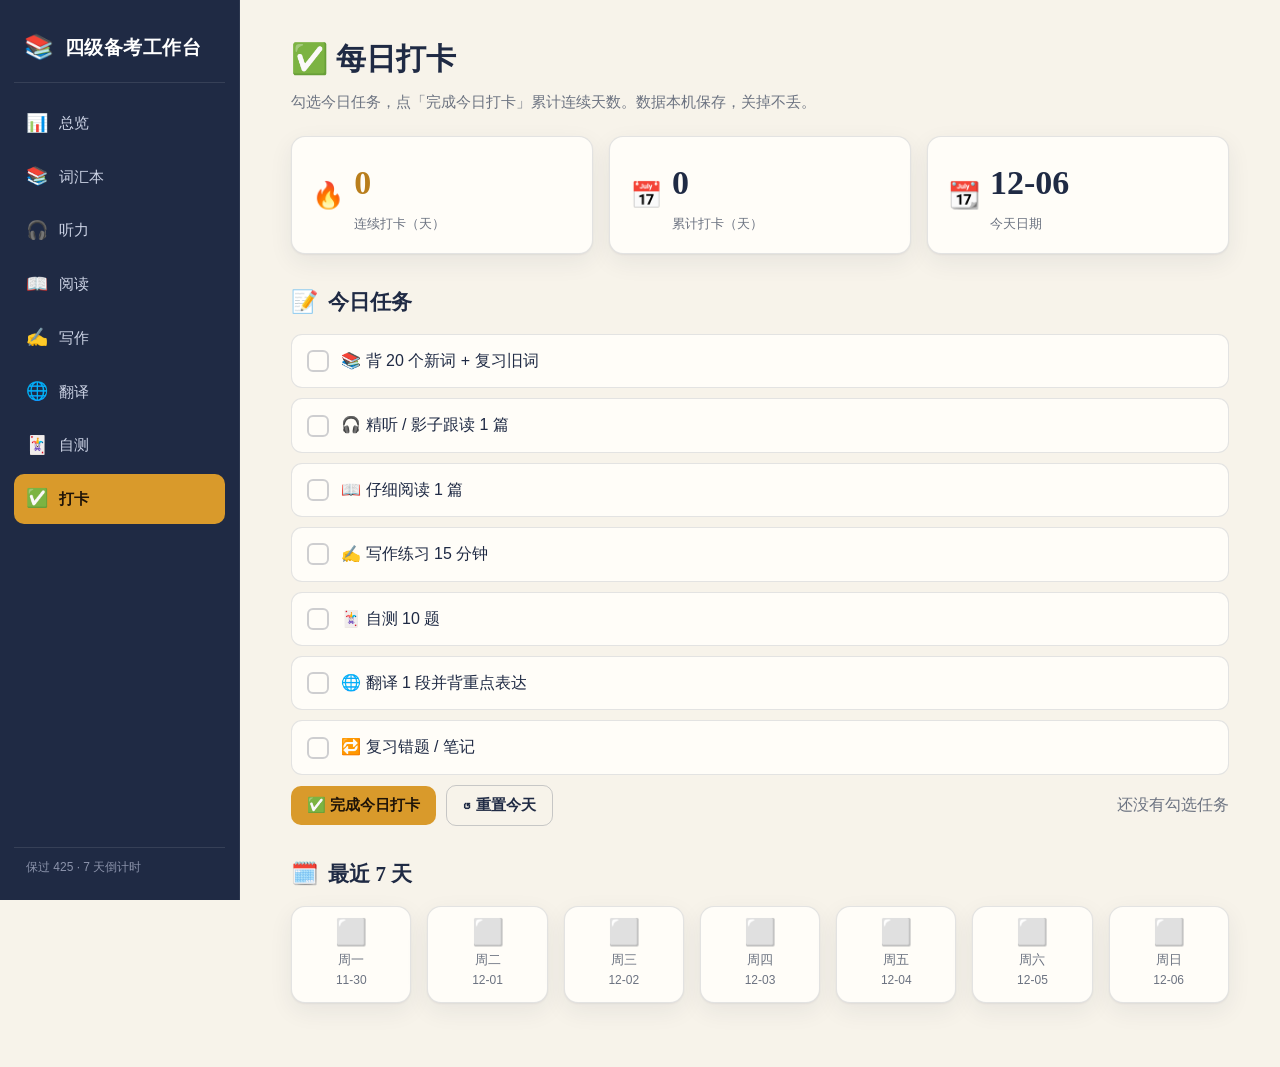
==== checkin.html @ 8ab0d6dc "deploy: checkin.html" ====
<!DOCTYPE html>
<html lang="zh-CN">
<head>
<meta charset="UTF-8">
<meta name="viewport" content="width=device-width,initial-scale=1,viewport-fit=cover">
<meta name="theme-color" content="#1f2a44">
<title>打卡 · 四级备考工作台</title>
<link rel="manifest" href="manifest.webmanifest">
<link rel="icon" href="icon.svg" type="image/svg+xml">
<link rel="apple-touch-icon" href="icon.svg">
<link rel="stylesheet" href="assets/css/styles.css">
</head>
<body data-page="checkin">
<aside id="sidebar"></aside>
<main>
  <div class="page-head">
    <h1>✅ 每日打卡</h1>
    <p class="sub">勾选今日任务，点「完成今日打卡」累计连续天数。数据本机保存，关掉不丢。</p>
  </div>

  <div class="cards c3" style="margin-bottom:16px">
    <div class="card"><div class="row"><span class="c-ico">🔥</span><div class="stat"><div class="num accent" id="streak">0</div><div class="lab">连续打卡（天）</div></div></div></div>
    <div class="card"><div class="row"><span class="c-ico">📅</span><div class="stat"><div class="num" id="totalDays">0</div><div class="lab">累计打卡（天）</div></div></div></div>
    <div class="card"><div class="row"><span class="c-ico">📆</span><div class="stat"><div class="num" id="today">--</div><div class="lab">今天日期</div></div></div></div>
  </div>

  <h2 class="section-title"><span class="ico">📝</span>今日任务</h2>
  <div id="tasks"></div>
  <div class="row" style="margin-top:8px">
    <button class="btn" id="checkinBtn">✅ 完成今日打卡</button>
    <button class="btn ghost" id="resetToday">↺ 重置今天</button>
    <span class="spacer"></span>
    <span class="muted" id="doneHint"></span>
  </div>

  <h2 class="section-title"><span class="ico">🗓️</span>最近 7 天</h2>
  <div class="cards c7" id="weekStrip" style="grid-template-columns:repeat(7,1fr)"></div>
</main>

<script src="assets/js/store.js"></script>
<script src="assets/js/app.js"></script>
<script src="assets/js/checkin.js"></script>
</body>
</html>
---- assets/css/styles.css ----
/* ===== 四级备考工作台 · 全局样式（墨蓝 + 暖琥珀金 + 米白） ===== */
:root{
  --ink:#1f2a44;        /* 墨蓝·主色/正文 */
  --ink-soft:#2c3a5e;
  --accent:#d99a2b;     /* 暖琥珀金·强调 */
  --accent-deep:#b97e1c;
  --bg:#f7f3ea;         /* 米白·页面底 */
  --paper:#fffdf8;      /* 卡片底（更亮） */
  --line:rgba(31,42,68,.12);
  --line-strong:rgba(31,42,68,.22);
  --muted:#6b7280;
  --good:#2e7d57;
  --bad:#b4452f;
  --radius:14px;
  --shadow:0 1px 2px rgba(31,42,68,.06),0 8px 24px rgba(31,42,68,.07);
  --sidebar-w:240px;
  --font-sans:"PingFang SC","Hiragino Sans GB","Microsoft YaHei",-apple-system,BlinkMacSystemFont,"Segoe UI",Roboto,Helvetica,Arial,sans-serif;
  --font-serif:"Songti SC","STSong",Georgia,"Times New Roman",serif;
}
*{box-sizing:border-box}
html,body{margin:0;padding:0}
body{
  font-family:var(--font-sans);
  background:var(--bg);
  color:var(--ink);
  line-height:1.65;
  -webkit-font-smoothing:antialiased;
}
a{color:inherit;text-decoration:none}

/* ===== 布局：左固定侧边栏 + 右内容区 ===== */
#sidebar{
  position:fixed;top:0;left:0;bottom:0;width:var(--sidebar-w);
  background:var(--ink);color:#eef1f8;
  display:flex;flex-direction:column;
  padding:22px 14px;gap:6px;z-index:20;
  border-right:1px solid rgba(255,255,255,.06);
}
#sidebar .brand{
  font-family:var(--font-serif);
  font-size:19px;font-weight:700;letter-spacing:.5px;
  color:#fff;padding:6px 10px 14px;display:flex;align-items:center;gap:10px;
  border-bottom:1px solid rgba(255,255,255,.10);margin-bottom:10px;
}
#sidebar .brand .logo{font-size:24px}
#sidebar nav{display:flex;flex-direction:column;gap:4px;flex:1;overflow:auto}
#sidebar nav a{
  display:flex;align-items:center;gap:11px;
  padding:10px 12px;border-radius:10px;color:#cdd4e6;font-size:15px;
  transition:background .15s,color .15s;
}
#sidebar nav a .ico{font-size:18px;width:22px;text-align:center;flex:none}
#sidebar nav a:hover{background:rgba(255,255,255,.06);color:#fff}
#sidebar nav a.active{background:var(--accent);color:#1f1408;font-weight:600}
#sidebar .side-foot{font-size:12px;color:#8b93ab;padding:10px 12px 0;border-top:1px solid rgba(255,255,255,.10);margin-top:8px}

main{
  margin-left:var(--sidebar-w);
  padding:34px clamp(18px,4vw,56px) 64px;
  max-width:1080px;
}
.page-head{margin-bottom:22px}
.page-head h1{font-family:var(--font-serif);font-size:30px;margin:0 0 6px;display:flex;align-items:center;gap:12px}
.page-head .sub{color:var(--muted);font-size:15px;margin:0}
.section-title{font-family:var(--font-serif);font-size:21px;margin:30px 0 14px;display:flex;align-items:center;gap:10px}
.section-title .ico{font-size:22px}

/* ===== 卡片 ===== */
.card{
  background:var(--paper);border:1px solid var(--line);
  border-radius:var(--radius);padding:18px 20px;box-shadow:var(--shadow);
}
.cards{display:grid;gap:16px}
.cards.c2{grid-template-columns:repeat(2,1fr)}
.cards.c3{grid-template-columns:repeat(3,1fr)}
.cards.c4{grid-template-columns:repeat(4,1fr)}
.card .c-ico{font-size:26px;line-height:1}
.card .c-title{font-family:var(--font-serif);font-weight:700;font-size:17px;margin:8px 0 4px;display:flex;align-items:center;gap:8px}
.card .c-desc{color:var(--muted);font-size:14px;margin:0}
.card.link{cursor:pointer;transition:transform .12s,border-color .12s}
.card.link:hover{transform:translateY(-2px);border-color:var(--accent)}

/* ===== 通用小组件 ===== */
.pill{display:inline-flex;align-items:center;gap:6px;background:rgba(217,154,43,.14);color:var(--accent-deep);
  border:1px solid rgba(217,154,43,.35);padding:3px 10px;border-radius:999px;font-size:13px;font-weight:600}
.tag{display:inline-block;background:rgba(31,42,68,.06);border:1px solid var(--line);
  color:var(--ink-soft);padding:2px 9px;border-radius:8px;font-size:12.5px;margin:2px 4px 2px 0}
.btn{
  display:inline-flex;align-items:center;gap:8px;cursor:pointer;
  background:var(--accent);color:#1f1408;border:none;border-radius:10px;
  padding:10px 16px;font-size:15px;font-weight:600;font-family:inherit;
  transition:background .15s,transform .1s;
}
.btn:hover{background:var(--accent-deep)}
.btn:active{transform:scale(.97)}
.btn.ghost{background:transparent;border:1px solid var(--line-strong);color:var(--ink)}
.btn.ghost:hover{background:rgba(31,42,68,.05)}
.btn.sm{padding:7px 12px;font-size:13.5px}
.row{display:flex;gap:10px;flex-wrap:wrap;align-items:center}
.spacer{flex:1}
.muted{color:var(--muted)}
hr{border:none;border-top:1px solid var(--line);margin:22px 0}
.note{background:rgba(217,154,43,.10);border-left:3px solid var(--accent);
  padding:12px 14px;border-radius:8px;font-size:14px;color:var(--ink-soft);margin:14px 0}

/* ===== 统计/数字块 ===== */
.stat{display:flex;flex-direction:column;gap:2px}
.stat .num{font-family:var(--font-serif);font-size:34px;font-weight:700;color:var(--ink)}
.stat .num.accent{color:var(--accent-deep)}
.stat .lab{font-size:13px;color:var(--muted)}

/* ===== 进度条 ===== */
.bar{height:10px;background:rgba(31,42,68,.10);border-radius:999px;overflow:hidden}
.bar > i{display:block;height:100%;background:linear-gradient(90deg,var(--accent),var(--accent-deep));border-radius:999px;transition:width .4s}

/* ===== 词汇闪卡 ===== */
.flash{background:var(--paper);border:1px solid var(--line);border-radius:var(--radius);
  box-shadow:var(--shadow);padding:30px;text-align:center;min-height:240px;display:flex;flex-direction:column;justify-content:center;gap:10px}
.flash .word{font-family:var(--font-serif);font-size:42px;font-weight:700}
.flash .ph{color:var(--muted);font-size:18px}
.flash .pos{display:inline-block;background:rgba(31,42,68,.07);border-radius:6px;padding:1px 8px;font-size:14px;color:var(--ink-soft)}
.flash .cn{font-size:22px;margin-top:6px}
.flash .ex{color:var(--muted);font-size:15px;font-style:italic;margin-top:8px}
.flash .ex b{color:var(--ink);font-style:normal}

/* ===== 列表/题目 ===== */
.q{border:1px solid var(--line);border-radius:12px;padding:16px 18px;background:var(--paper);margin-bottom:14px}
.q .q-top{display:flex;gap:10px;align-items:flex-start;font-weight:600}
.q .q-top .badge{background:rgba(217,154,43,.16);color:var(--accent-deep);border-radius:7px;padding:1px 9px;font-size:13px;font-weight:700;flex:none}
.q .opts{display:flex;flex-direction:column;gap:8px;margin-top:12px}
.q .opt{display:flex;gap:10px;align-items:center;padding:9px 12px;border:1px solid var(--line);border-radius:9px;cursor:pointer;transition:.12s}
.q .opt:hover{border-color:var(--accent)}
.q .opt.correct{background:rgba(46,125,87,.12);border-color:var(--good);color:var(--good)}
.q .opt.wrong{background:rgba(180,69,47,.10);border-color:var(--bad);color:var(--bad)}
.q .opt input{accent-color:var(--accent-deep)}
.q .exp{margin-top:10px;font-size:14px;color:var(--ink-soft);background:rgba(31,42,68,.04);border-radius:8px;padding:10px 12px;display:none}
.q .exp.show{display:block}
.q .exp b{color:var(--accent-deep)}

/* ===== 表格 ===== */
table{width:100%;border-collapse:collapse;background:var(--paper);border-radius:12px;overflow:hidden;box-shadow:var(--shadow);font-size:14.5px}
th,td{padding:11px 14px;text-align:left;border-bottom:1px solid var(--line)}
th{background:rgba(31,42,68,.05);font-weight:700;color:var(--ink-soft)}
tr:last-child td{border-bottom:none}
td .en{font-family:var(--font-serif)}

/* ===== 文本区 ===== */
textarea{width:100%;min-height:160px;border:1px solid var(--line-strong);border-radius:12px;
  padding:14px;font-family:var(--font-sans);font-size:15px;color:var(--ink);background:#fff;resize:vertical}
textarea:focus{outline:2px solid rgba(217,154,43,.4);border-color:var(--accent)}
input[type=text],input[type=date],select{border:1px solid var(--line-strong);border-radius:9px;padding:8px 11px;font-size:14.5px;font-family:inherit;color:var(--ink);background:#fff}
input:focus,select:focus{outline:2px solid rgba(217,154,43,.4);border-color:var(--accent)}

/* ===== 打卡 ===== */
.task{display:flex;align-items:center;gap:12px;padding:13px 15px;border:1px solid var(--line);border-radius:11px;background:var(--paper);margin-bottom:10px;cursor:pointer;transition:.12s}
.task:hover{border-color:var(--accent)}
.task.done{background:rgba(46,125,87,.08);border-color:rgba(46,125,87,.4)}
.task.done .t-name{text-decoration:line-through;color:var(--muted)}
.task .check{width:22px;height:22px;border-radius:6px;border:2px solid var(--line-strong);display:flex;align-items:center;justify-content:center;flex:none;font-size:14px;color:#fff}
.task.done .check{background:var(--good);border-color:var(--good)}

/* ===== 提示/吐司 ===== */
.toast{position:fixed;left:50%;bottom:30px;transform:translateX(-50%) translateY(20px);
  background:var(--ink);color:#fff;padding:11px 18px;border-radius:10px;font-size:14px;
  opacity:0;pointer-events:none;transition:.25s;z-index:50;box-shadow:var(--shadow)}
.toast.show{opacity:1;transform:translateX(-50%) translateY(0)}

/* ===== 响应式：手机端同布局，侧边栏收窄为图标栏 ===== */
@media(max-width:768px){
  :root{--sidebar-w:74px}
  #sidebar{padding:16px 8px;align-items:center}
  #sidebar .brand{font-size:0;padding:4px 0 12px;justify-content:center;border-bottom:none}
  #sidebar .brand .logo{font-size:26px}
  #sidebar .brand .name{display:none}
  #sidebar nav a{justify-content:center;padding:11px 0;font-size:0;gap:0}
  #sidebar nav a .ico{font-size:22px}
  #sidebar nav a .label{display:none}
  #sidebar .side-foot{display:none}
  main{padding:22px 16px 56px}
  .page-head h1{font-size:24px}
  .cards.c2,.cards.c3,.cards.c4{grid-template-columns:1fr}
  .flash .word{font-size:34px}
}
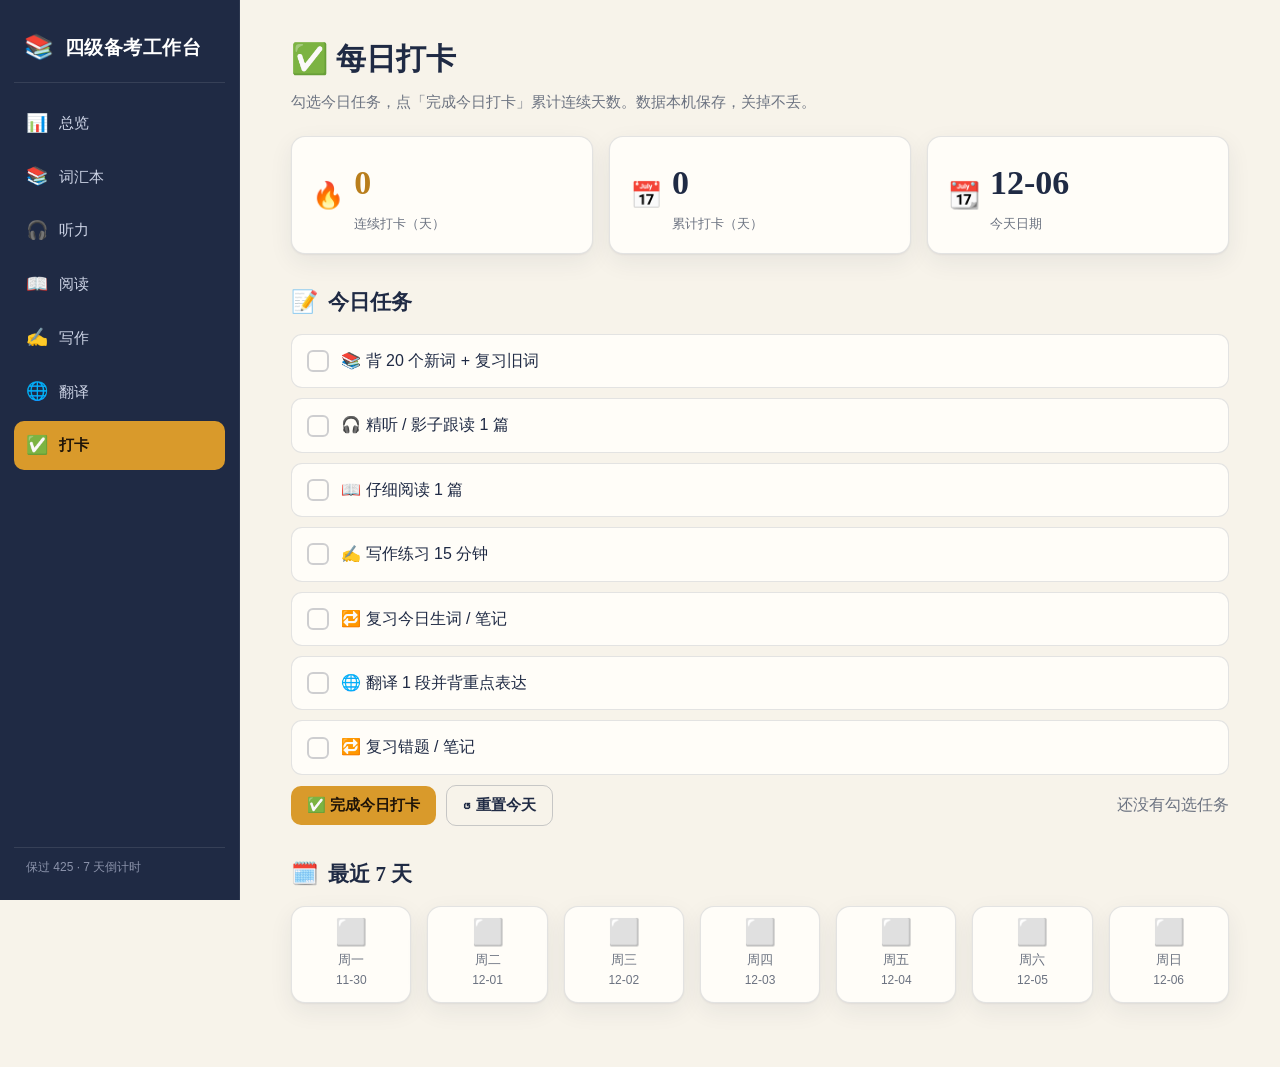
==== commit 728d6407: "deploy: checkin.html" ====
--- a/checkin.html
+++ b/checkin.html
@@ -8,7 +8,7 @@
 <link rel="manifest" href="manifest.webmanifest">
 <link rel="icon" href="icon.svg" type="image/svg+xml">
 <link rel="apple-touch-icon" href="icon.svg">
-<link rel="stylesheet" href="assets/css/styles.css">
+<link rel="stylesheet" href="assets/css/styles.css?v=5">
 </head>
 <body data-page="checkin">
 <aside id="sidebar"></aside>
--- a/assets/css/styles.css
+++ b/assets/css/styles.css
@@ -85,6 +85,7 @@
   border:1px solid rgba(217,154,43,.35);padding:3px 10px;border-radius:999px;font-size:13px;font-weight:600}
 .tag{display:inline-block;background:rgba(31,42,68,.06);border:1px solid var(--line);
   color:var(--ink-soft);padding:2px 9px;border-radius:8px;font-size:12.5px;margin:2px 4px 2px 0}
+.tag.lv6{background:rgba(217,154,43,.16);border-color:rgba(217,154,43,.45);color:var(--accent-deep);font-weight:700}
 .btn{
   display:inline-flex;align-items:center;gap:8px;cursor:pointer;
   background:var(--accent);color:#1f1408;border:none;border-radius:10px;
@@ -165,19 +166,48 @@
   opacity:0;pointer-events:none;transition:.25s;z-index:50;box-shadow:var(--shadow)}
 .toast.show{opacity:1;transform:translateX(-50%) translateY(0)}
 
-/* ===== 响应式：手机端同布局，侧边栏收窄为图标栏 ===== */
+/* ===== 响应式：手机端导航移至底部，变横向标签栏 ===== */
 @media(max-width:768px){
-  :root{--sidebar-w:74px}
-  #sidebar{padding:16px 8px;align-items:center}
-  #sidebar .brand{font-size:0;padding:4px 0 12px;justify-content:center;border-bottom:none}
-  #sidebar .brand .logo{font-size:26px}
-  #sidebar .brand .name{display:none}
-  #sidebar nav a{justify-content:center;padding:11px 0;font-size:0;gap:0}
-  #sidebar nav a .ico{font-size:22px}
-  #sidebar nav a .label{display:none}
+  #sidebar{
+    top:auto;left:0;right:0;bottom:0;width:auto;height:auto;
+    flex-direction:row;align-items:stretch;
+    padding:6px 4px calc(6px + env(safe-area-inset-bottom,0px));
+    border-right:none;border-top:1px solid rgba(255,255,255,.10);
+    box-shadow:0 -6px 20px rgba(31,42,68,.16);
+    z-index:40;
+  }
+  #sidebar .brand,
   #sidebar .side-foot{display:none}
-  main{padding:22px 16px 56px}
-  .page-head h1{font-size:24px}
+  #sidebar nav{
+    flex-direction:row;flex:1;gap:0;overflow:visible;
+    justify-content:space-between;
+  }
+  #sidebar nav a{
+    flex:1 1 0;min-width:0;
+    flex-direction:column;align-items:center;justify-content:center;gap:2px;
+    padding:6px 2px;border-radius:11px;
+    font-size:10.5px;line-height:1.2;color:#b9c2d8;
+  }
+  #sidebar nav a .ico{font-size:19px;width:auto;line-height:1}
+  #sidebar nav a .label{
+    display:block;white-space:nowrap;overflow:hidden;text-overflow:ellipsis;
+    max-width:100%;font-size:10.5px;
+  }
+  #sidebar nav a:active{background:rgba(255,255,255,.08)}
+  #sidebar nav a.active{background:var(--accent);color:#1f1408;font-weight:700}
+
+  main{
+    margin-left:0;
+    padding:20px 15px calc(92px + env(safe-area-inset-bottom,0px));
+  }
+  .page-head h1{font-size:23px}
   .cards.c2,.cards.c3,.cards.c4{grid-template-columns:1fr}
+  .cards.c4{grid-template-columns:repeat(2,1fr)}
+  .flash{padding:22px 16px;min-height:200px}
   .flash .word{font-size:34px}
-}
+  .toast{bottom:calc(96px + env(safe-area-inset-bottom,0px))}
+  .stat .num{font-size:29px}
+  table{font-size:13.5px}
+  th,td{padding:9px 10px}
+  .btn{padding:11px 15px}
+}
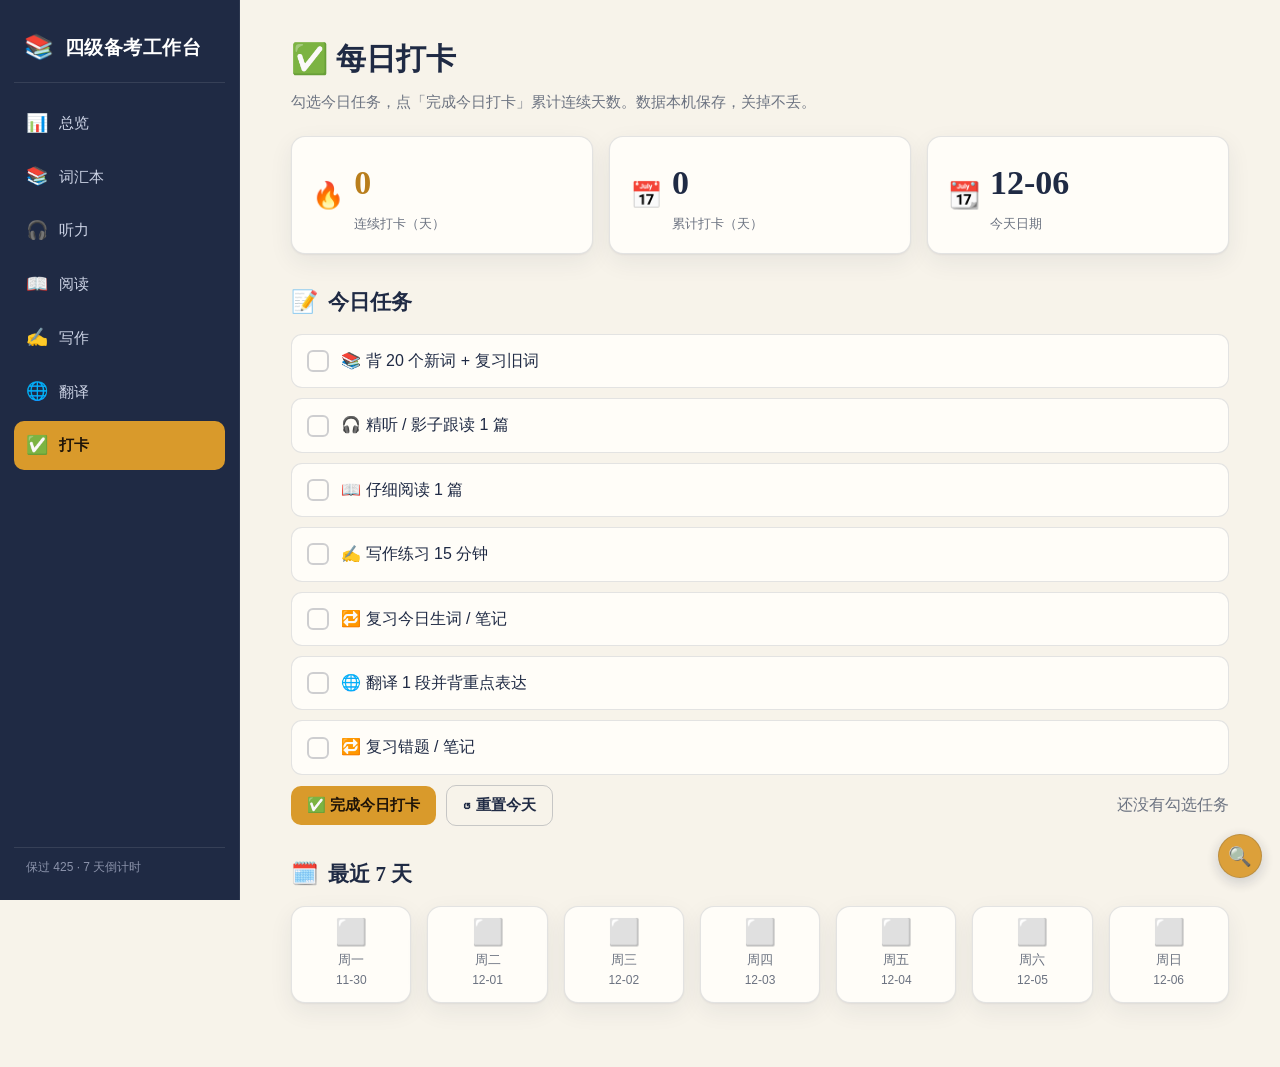
==== commit cb803b2a: "deploy: checkin.html" ====
--- a/checkin.html
+++ b/checkin.html
@@ -8,7 +8,7 @@
 <link rel="manifest" href="manifest.webmanifest">
 <link rel="icon" href="icon.svg" type="image/svg+xml">
 <link rel="apple-touch-icon" href="icon.svg">
-<link rel="stylesheet" href="assets/css/styles.css?v=5">
+<link rel="stylesheet" href="assets/css/styles.css?v=6">
 </head>
 <body data-page="checkin">
 <aside id="sidebar"></aside>
@@ -40,5 +40,6 @@
 <script src="assets/js/store.js"></script>
 <script src="assets/js/app.js"></script>
 <script src="assets/js/checkin.js"></script>
+<script src="assets/js/dictball.js"></script>
 </body>
 </html>
--- a/assets/css/styles.css
+++ b/assets/css/styles.css
@@ -166,6 +166,58 @@
   opacity:0;pointer-events:none;transition:.25s;z-index:50;box-shadow:var(--shadow)}
 .toast.show{opacity:1;transform:translateX(-50%) translateY(0)}
 
+/* ===== 子界面顶部条（返回列表） ===== */
+.sub-bar{
+  display:flex;align-items:center;gap:10px;flex-wrap:wrap;
+  margin:18px 0 12px;padding:10px 12px;
+  background:rgba(31,42,68,.05);border:1px solid var(--line);
+  border-radius:12px;
+}
+
+/* ===== 悬浮查词球 ===== */
+.tag.lvx{background:rgba(46,125,87,.12);border-color:rgba(46,125,87,.4);color:var(--good);font-weight:700}
+.pos{display:inline-block;background:rgba(31,42,68,.07);border-radius:6px;padding:1px 8px;font-size:13px;color:var(--ink-soft)}
+
+.db-ball{
+  position:fixed;right:18px;bottom:22px;z-index:45;
+  width:44px;height:44px;border-radius:50%;
+  border:1px solid rgba(31,42,68,.18);
+  background:var(--accent);color:#1f1408;
+  font-size:19px;line-height:1;cursor:pointer;
+  box-shadow:0 4px 14px rgba(31,42,68,.22);
+  display:flex;align-items:center;justify-content:center;
+  opacity:.92;transition:transform .15s,opacity .15s;
+}
+.db-ball:hover{opacity:1;transform:scale(1.06)}
+.db-ball.active{background:var(--ink);color:#fff}
+.db-panel{
+  position:fixed;right:18px;bottom:74px;z-index:46;
+  width:min(340px,calc(100vw - 36px));
+  max-height:min(64vh,460px);
+  display:none;flex-direction:column;
+  background:var(--paper);border:1px solid var(--line-strong);
+  border-radius:14px;box-shadow:0 10px 30px rgba(31,42,68,.22);
+  overflow:hidden;
+}
+.db-panel.open{display:flex}
+.db-head{
+  display:flex;align-items:center;gap:8px;
+  padding:10px 12px;background:var(--ink);color:#fff;font-size:14px;font-weight:600;
+}
+.db-x{background:transparent;border:none;color:#cfd6e8;font-size:15px;cursor:pointer;padding:2px 4px}
+.db-body{padding:10px 12px 12px;overflow:auto}
+.db-body input{width:100%}
+.db-out{margin-top:10px;font-size:14.5px}
+.db-tip{color:var(--muted);font-size:13px;line-height:1.7;margin:6px 0}
+.db-entry .dbw{font-family:var(--font-serif);font-size:20px}
+.db-entry .dbex{margin-top:6px;color:var(--muted);font-size:14px;font-style:italic}
+.db-entry .dbex b{color:var(--ink);font-style:normal}
+.db-chip{
+  display:inline-block;background:rgba(31,42,68,.06);border:1px solid var(--line);
+  border-radius:8px;padding:3px 9px;margin:3px 4px 0 0;font-size:13px;cursor:pointer;
+}
+.db-chip:hover{border-color:var(--accent)}
+
 /* ===== 响应式：手机端导航移至底部，变横向标签栏 ===== */
 @media(max-width:768px){
   #sidebar{
@@ -210,4 +262,6 @@
   table{font-size:13.5px}
   th,td{padding:9px 10px}
   .btn{padding:11px 15px}
-}
+  .db-ball{right:12px;bottom:calc(66px + env(safe-area-inset-bottom,0px));width:40px;height:40px;font-size:17px}
+  .db-panel{right:12px;left:12px;width:auto;bottom:calc(114px + env(safe-area-inset-bottom,0px));max-height:min(60vh,420px)}
+}
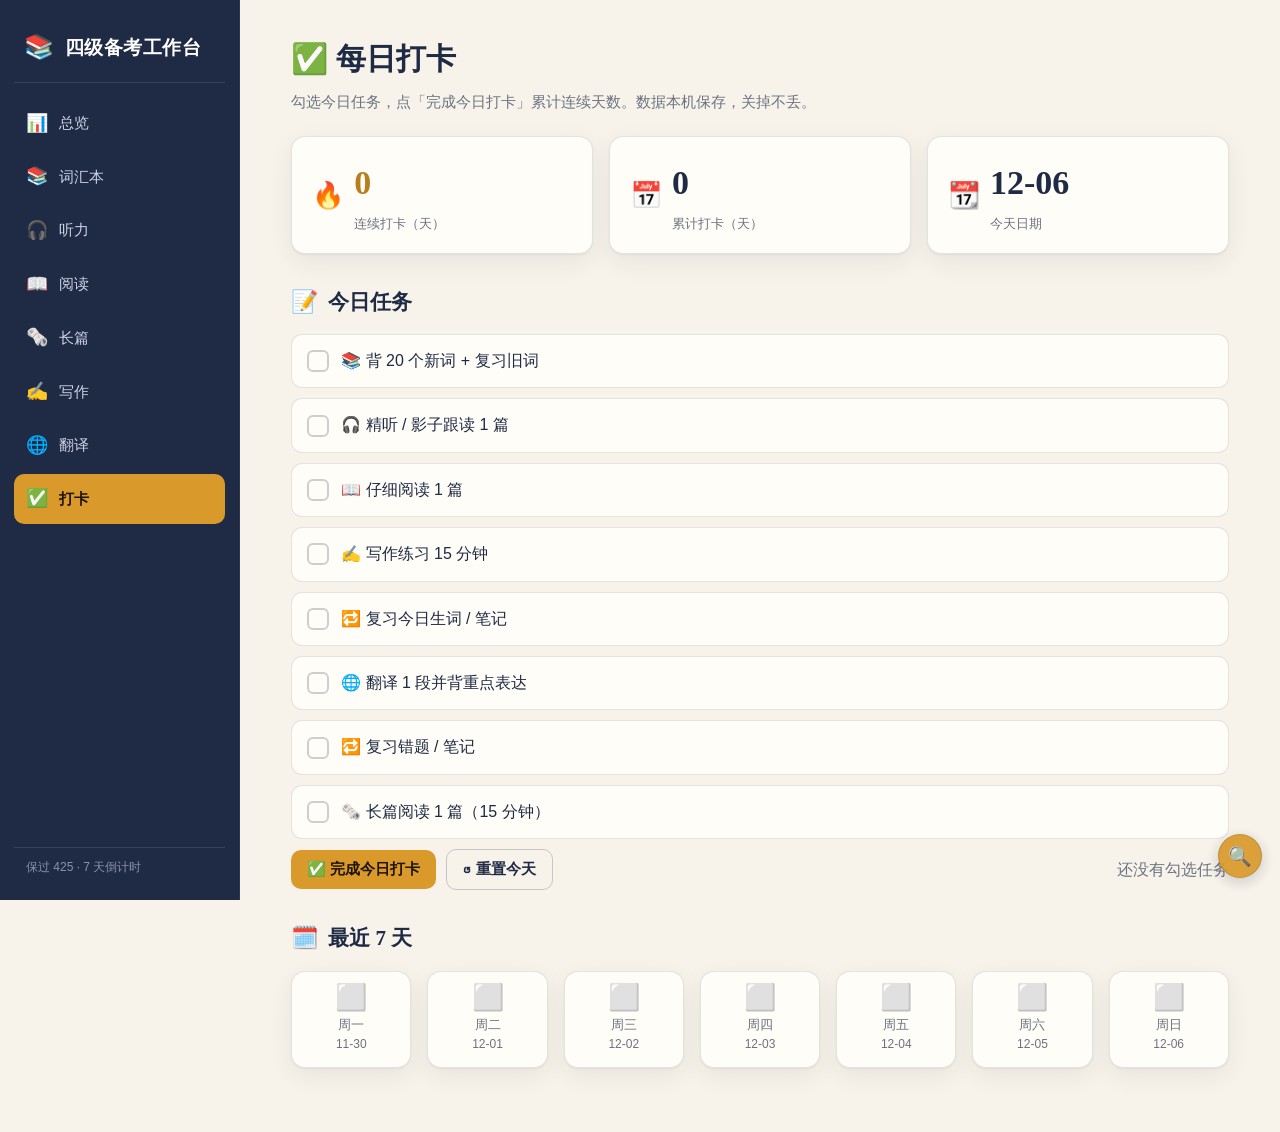
==== commit a5980a36: "deploy: checkin.html" ====
--- a/checkin.html
+++ b/checkin.html
@@ -8,7 +8,7 @@
 <link rel="manifest" href="manifest.webmanifest">
 <link rel="icon" href="icon.svg" type="image/svg+xml">
 <link rel="apple-touch-icon" href="icon.svg">
-<link rel="stylesheet" href="assets/css/styles.css?v=6">
+<link rel="stylesheet" href="assets/css/styles.css?v=7">
 </head>
 <body data-page="checkin">
 <aside id="sidebar"></aside>
--- a/assets/css/styles.css
+++ b/assets/css/styles.css
@@ -174,6 +174,37 @@
   border-radius:12px;
 }
 
+/* ===== 长篇阅读（段落信息匹配） ===== */
+.lr-passage{margin-top:12px}
+.lr-para{
+  position:relative;margin:0;padding:9px 10px 9px 40px;
+  font-size:15px;line-height:1.9;border-bottom:1px dashed var(--line);
+  border-radius:8px;transition:background .3s;
+}
+.lr-para:last-child{border-bottom:none}
+.lr-para .lr-tag{
+  position:absolute;left:8px;top:10px;width:24px;height:24px;border-radius:6px;
+  background:rgba(31,42,68,.08);color:var(--ink-soft);
+  display:flex;align-items:center;justify-content:center;
+  font-weight:700;font-size:13px;font-family:var(--font-serif);
+}
+.lr-para.flash{background:rgba(217,154,43,.22)}
+.lr-para.hit{background:rgba(46,125,87,.10)}
+
+.lr-q{border:1px solid var(--line);border-radius:12px;padding:14px 16px;background:var(--paper);margin-bottom:12px;transition:.15s}
+.lr-q.ok{border-color:var(--good);background:rgba(46,125,87,.06)}
+.lr-q.no{border-color:var(--bad);background:rgba(180,69,47,.05)}
+.lr-q-top{display:flex;gap:10px;align-items:flex-start;flex-wrap:wrap}
+.lr-q-top .badge{background:rgba(217,154,43,.16);color:var(--accent-deep);border-radius:7px;padding:1px 9px;font-size:13px;font-weight:700;flex:none}
+.lr-q-txt{flex:1;min-width:200px;font-size:15px;line-height:1.7}
+.lr-sel{flex:none;min-width:74px;text-align:center;font-weight:700}
+.lr-q.ok .lr-sel{border-color:var(--good);color:var(--good)}
+.lr-q.no .lr-sel{border-color:var(--bad);color:var(--bad)}
+.lr-exp{display:none;margin-top:10px;font-size:14px;color:var(--ink-soft);background:rgba(31,42,68,.04);border-radius:8px;padding:10px 12px;line-height:1.8}
+.lr-exp.show{display:block}
+.lr-exp b{color:var(--accent-deep)}
+.lr-loc{margin-left:6px;vertical-align:middle}
+
 /* ===== 悬浮查词球 ===== */
 .tag.lvx{background:rgba(46,125,87,.12);border-color:rgba(46,125,87,.4);color:var(--good);font-weight:700}
 .pos{display:inline-block;background:rgba(31,42,68,.07);border-radius:6px;padding:1px 8px;font-size:13px;color:var(--ink-soft)}
